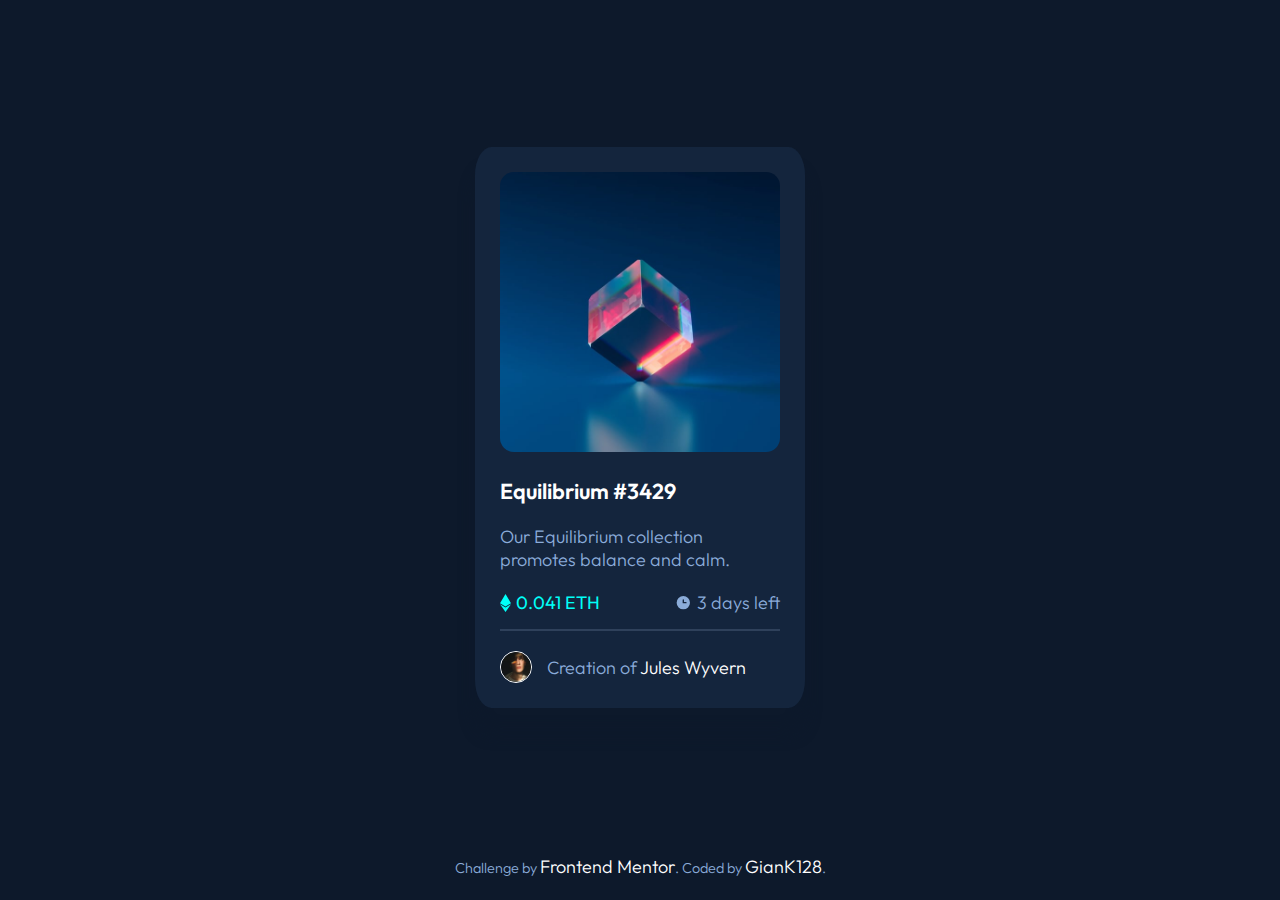
==== FEMChallenges/Newbie/NFT-Preview/index.html @ d3700f2c "Agregar desafio NFT Card" ====
<!DOCTYPE html>
<html lang="en">
<head>
  <meta charset="UTF-8">
  <meta name="viewport" content="width=device-width, initial-scale=1.0">
  <link rel="icon" type="image/png" sizes="32x32" href="./images/favicon-32x32.png">
  <title>Frontend Mentor | NFT preview card component</title>
  <link rel="stylesheet" href="src/style.css">
</head>
<body>
  <main>
    <article class="nft-container">
      <div class="nft-image">
        <img src="./images/image-equilibrium.jpg" alt="NFT Preview Image">
        <div class="nft-image-overlay">
          <svg width="48" height="48" xmlns="http://www.w3.org/2000/svg"><g fill="none" fill-rule="evenodd"><path d="M0 0h48v48H0z"/><path d="M24 9C14 9 5.46 15.22 2 24c3.46 8.78 12 15 22 15 10.01 0 18.54-6.22 22-15-3.46-8.78-11.99-15-22-15Zm0 25c-5.52 0-10-4.48-10-10s4.48-10 10-10 10 4.48 10 10-4.48 10-10 10Zm0-16c-3.31 0-6 2.69-6 6s2.69 6 6 6 6-2.69 6-6-2.69-6-6-6Z" fill="#FFF" fill-rule="nonzero"/></g></svg>
        </div>
      </div>
      <a href="#"><h2>Equilibrium #3429</h2></a>
      <p>Our Equilibrium collection promotes balance and calm.</p>
      <div class="nft-details">
        <span class="nft-cost">
          <svg width="11" height="18" xmlns="http://www.w3.org/2000/svg"><path d="M11 10.216 5.5 18 0 10.216l5.5 3.263 5.5-3.262ZM5.5 0l5.496 9.169L5.5 12.43 0 9.17 5.5 0Z" fill="#00FFF8"/></svg>
          0.041 ETH
        </span>
        <span>
          <svg width="17" height="17" xmlns="http://www.w3.org/2000/svg"><path d="M8.305 2.007a6.667 6.667 0 1 0 0 13.334 6.667 6.667 0 0 0 0-13.334Zm2.667 7.334H8.305a.667.667 0 0 1-.667-.667V6.007a.667.667 0 0 1 1.334 0v2h2a.667.667 0 0 1 0 1.334Z" fill="#8BACD9"/></svg>
          3 days left
        </span>
      </div>
      <hr>
      <div class="nft-credits">
        <img src="./images/image-avatar.png" alt="Avatar Image">
        <p>Creation of <a href="#">Jules Wyvern</a></p>
      </div>
    </article>
  </main>

  <div class="attribution">
    Challenge by <a href="https://www.frontendmentor.io?ref=challenge" target="_blank" rel="noopener noreferrer">Frontend Mentor</a>. 
    Coded by <a href="#">GianK128</a>.
  </div>
</body>
</html>
---- FEMChallenges/Newbie/NFT-Preview/src/style.css ----
@import url('https://fonts.googleapis.com/css2?family=Outfit:wght@300;400;600&display=swap');

* {
    margin: 0;
    padding: 0;
    box-sizing: border-box;
    font-family: 'Outfit', sans-serif;
    font-weight: 300;
    font-size: 18px;
}
:root {
    --main-bg: hsl(217, 54%, 11%);
    --card-bg: hsl(216, 50%, 16%);
    --line: hsl(215, 32%, 27%);

    --white: hsl(0, 0%, 100%);
    --soft-blue: hsl(215, 51%, 70%);
    --cyan: hsl(178, 100%, 50%);
}
body {
    background-color: hsl(217, 54%, 11%);
}
main {
    min-height: 95vh;
    display: flex;
    flex-direction: column;
    justify-content: center;
    align-items: center;
}
body a:hover {
    color: var(--cyan);
    cursor: pointer;
}

.nft-container {
    min-width: 290px;
    max-width: 330px;
    margin: 30px;
    background: var(--card-bg);
    color: var(--white);
    display: flex;
    flex-direction: column;
    border-radius: 5%;
    padding: 25px;
    box-shadow: 0 25px 15px var(--main-bg);
}
.nft-container a {
    text-decoration: none;
    color: var(--white);
}
.nft-container h2 {
    padding: 25px 0 20px 0;
    font-size: 1.2rem;
    font-weight: 600;
}
.nft-container p {
    color: var(--soft-blue);
}
.nft-container hr {
    border: 1px solid var(--line);
}

.nft-image {
    position: relative;
    width: 100%;
}
.nft-image img {
    display: block;
    width: 100%;
    height: 100%;
    object-fit: fill;
    border-radius: 5%;
}
.nft-image-overlay {
    position: absolute;
    top: 0;
    left: 0;
    display: flex;
    justify-content: center;
    align-items: center;
    width: 100%;
    height: 100%;
    border-radius: 5%;
    background-color: rgba(0, 255, 247, 0.5);
    opacity: 0;
    transition: opacity .2s ease;
}
.nft-image-overlay:hover {
    opacity: 1;
    cursor: pointer;
}

.nft-details {
    padding: 20px 0 15px 0;
    display: flex;
    justify-content: space-between;
    align-items: center;
    color: var(--soft-blue);
}
.nft-details span {
    display: flex;
    align-items: center;
}
.nft-details span svg {
    margin-right: 5px;
}
.nft-cost {
    color: var(--cyan);
    font-weight: 400;
}

.nft-credits {
    padding: 20px 0 0 0;
    display: flex;
    align-items: center;
}
.nft-credits img {
    width: 32px;
    border: 1px solid var(--white);
    border-radius: 50%;
}
.nft-credits p {
    display: inline-block;
    margin-left: 15px;
}
.nft-credits a {
    text-decoration: none;
    color: var(--white);
}

.attribution {
    color: var(--soft-blue);
    font-size: 0.8rem;
    text-align: center;
}
.attribution a {
    color: var(--white);
    text-decoration: none;
}
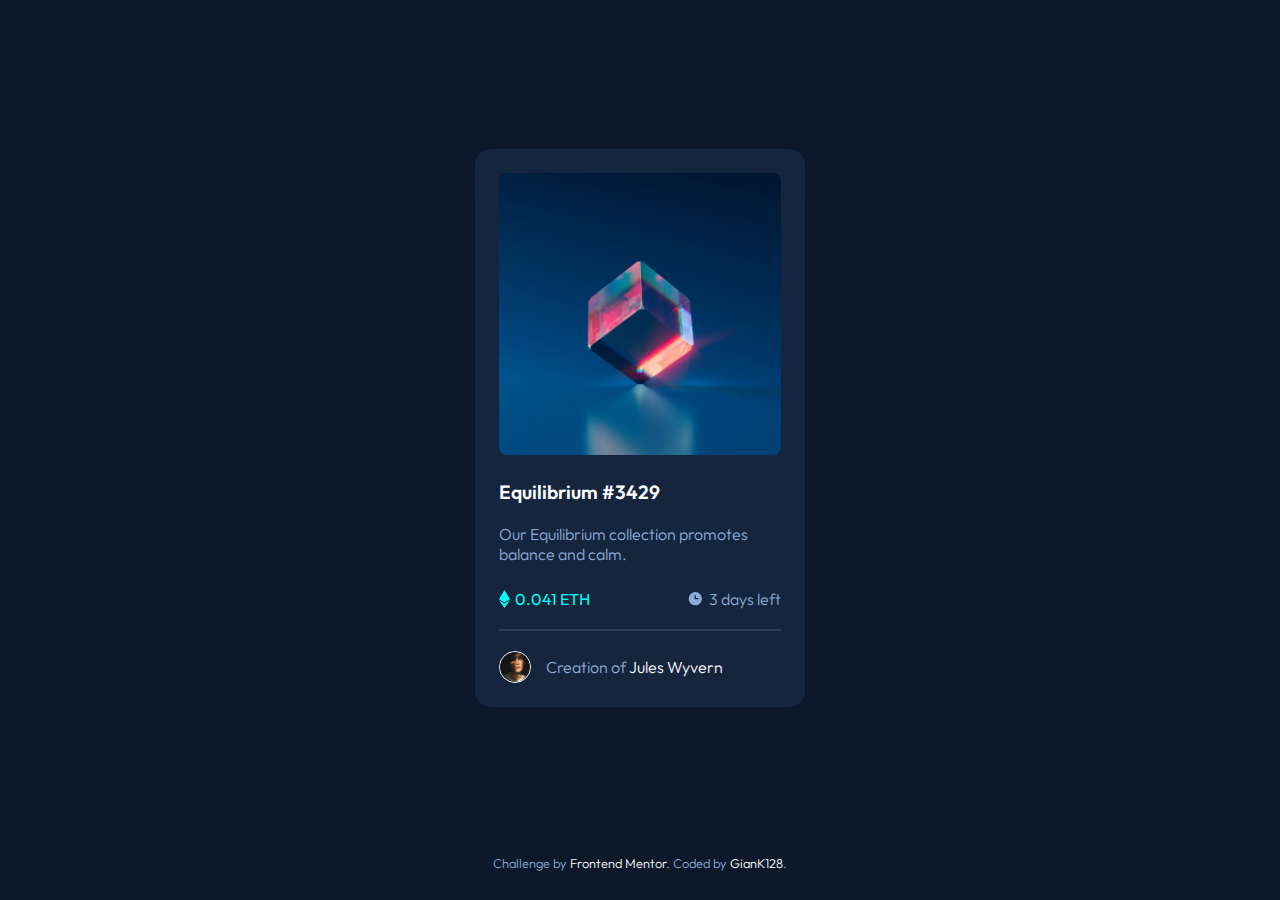
==== commit d3f92c85: "Arreglar errores de HTML NFT Card" ====
--- a/FEMChallenges/Newbie/NFT-Preview/index.html
+++ b/FEMChallenges/Newbie/NFT-Preview/index.html
@@ -16,7 +16,7 @@
           <svg width="48" height="48" xmlns="http://www.w3.org/2000/svg"><g fill="none" fill-rule="evenodd"><path d="M0 0h48v48H0z"/><path d="M24 9C14 9 5.46 15.22 2 24c3.46 8.78 12 15 22 15 10.01 0 18.54-6.22 22-15-3.46-8.78-11.99-15-22-15Zm0 25c-5.52 0-10-4.48-10-10s4.48-10 10-10 10 4.48 10 10-4.48 10-10 10Zm0-16c-3.31 0-6 2.69-6 6s2.69 6 6 6 6-2.69 6-6-2.69-6-6-6Z" fill="#FFF" fill-rule="nonzero"/></g></svg>
         </div>
       </div>
-      <a href="#"><h2>Equilibrium #3429</h2></a>
+      <a href="#"><h1>Equilibrium #3429</h1></a>
       <p>Our Equilibrium collection promotes balance and calm.</p>
       <div class="nft-details">
         <span class="nft-cost">
@@ -36,9 +36,9 @@
     </article>
   </main>
 
-  <div class="attribution">
+  <footer class="attribution">
     Challenge by <a href="https://www.frontendmentor.io?ref=challenge" target="_blank" rel="noopener noreferrer">Frontend Mentor</a>. 
     Coded by <a href="#">GianK128</a>.
-  </div>
+  </footer>
 </body>
 </html>--- a/FEMChallenges/Newbie/NFT-Preview/src/style.css
+++ b/FEMChallenges/Newbie/NFT-Preview/src/style.css
@@ -6,7 +6,6 @@
     box-sizing: border-box;
     font-family: 'Outfit', sans-serif;
     font-weight: 300;
-    font-size: 18px;
 }
 :root {
     --main-bg: hsl(217, 54%, 11%);
@@ -40,15 +39,15 @@
     color: var(--white);
     display: flex;
     flex-direction: column;
-    border-radius: 5%;
-    padding: 25px;
+    border-radius: 1rem;
+    padding: 1.5rem;
     box-shadow: 0 25px 15px var(--main-bg);
 }
 .nft-container a {
     text-decoration: none;
     color: var(--white);
 }
-.nft-container h2 {
+.nft-container h1 {
     padding: 25px 0 20px 0;
     font-size: 1.2rem;
     font-weight: 600;
@@ -69,7 +68,7 @@
     width: 100%;
     height: 100%;
     object-fit: fill;
-    border-radius: 5%;
+    border-radius: 0.5rem;
 }
 .nft-image-overlay {
     position: absolute;
@@ -80,7 +79,7 @@
     align-items: center;
     width: 100%;
     height: 100%;
-    border-radius: 5%;
+    border-radius: 0.5rem;
     background-color: rgba(0, 255, 247, 0.5);
     opacity: 0;
     transition: opacity .2s ease;
@@ -91,7 +90,7 @@
 }
 
 .nft-details {
-    padding: 20px 0 15px 0;
+    padding: 25px 0 20px 0;
     display: flex;
     justify-content: space-between;
     align-items: center;
